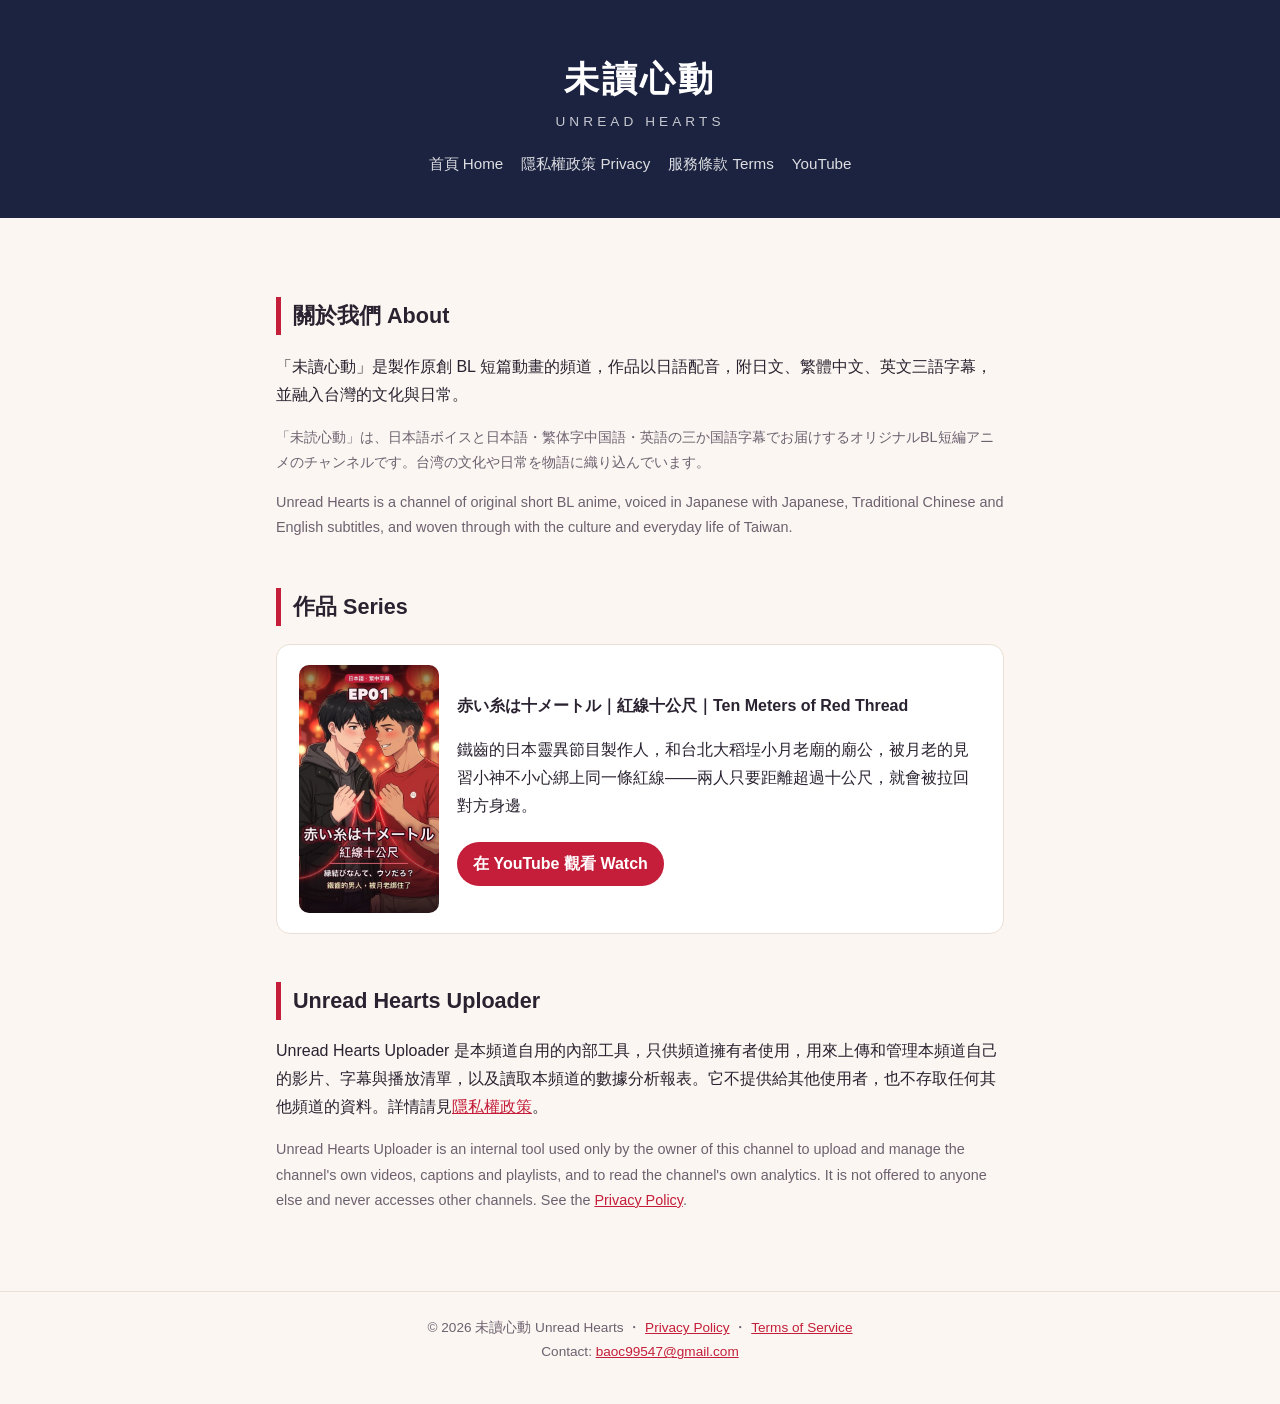
==== index.html @ 2172d9d4 "Add homepage, privacy policy and terms of service" ====
<!doctype html>
<html lang="zh-Hant">
<head>
<meta charset="utf-8">
<meta name="viewport" content="width=device-width, initial-scale=1">
<title>未讀心動 Unread Hearts</title>
<meta name="description" content="未讀心動 Unread Hearts — 原創 BL 動畫工作室｜オリジナルBLアニメスタジオ｜Original BL anime studio">
<link rel="stylesheet" href="style.css">
</head>
<body>
<header>
  <h1>未讀心動</h1>
  <div class="en">Unread Hearts</div>
  <nav>
    <a href="index.html">首頁 Home</a>
    <a href="privacy.html">隱私權政策 Privacy</a>
    <a href="terms.html">服務條款 Terms</a>
    <a href="https://www.youtube.com/@unreadhearts.studio">YouTube</a>
  </nav>
</header>
<main>
  <h2>關於我們 About</h2>
  <p>「未讀心動」是製作原創 BL 短篇動畫的頻道，作品以日語配音，附日文、繁體中文、英文三語字幕，並融入台灣的文化與日常。</p>
  <p class="lang">「未読心動」は、日本語ボイスと日本語・繁体字中国語・英語の三か国語字幕でお届けするオリジナルBL短編アニメのチャンネルです。台湾の文化や日常を物語に織り込んでいます。</p>
  <p class="lang">Unread Hearts is a channel of original short BL anime, voiced in Japanese with Japanese, Traditional Chinese and English subtitles, and woven through with the culture and everyday life of Taiwan.</p>

  <h2>作品 Series</h2>
  <div class="card series">
    <img src="cover-red-thread.jpg" alt="赤い糸は十メートル／紅線十公尺 cover">
    <div>
      <strong>赤い糸は十メートル｜紅線十公尺｜Ten Meters of Red Thread</strong>
      <p>鐵齒的日本靈異節目製作人，和台北大稻埕小月老廟的廟公，被月老的見習小神不小心綁上同一條紅線——兩人只要距離超過十公尺，就會被拉回對方身邊。</p>
      <a class="btn" href="https://www.youtube.com/@unreadhearts.studio/shorts">在 YouTube 觀看 Watch</a>
    </div>
  </div>

  <h2>Unread Hearts Uploader</h2>
  <p>Unread Hearts Uploader 是本頻道自用的內部工具，只供頻道擁有者使用，用來上傳和管理本頻道自己的影片、字幕與播放清單，以及讀取本頻道的數據分析報表。它不提供給其他使用者，也不存取任何其他頻道的資料。詳情請見<a href="privacy.html">隱私權政策</a>。</p>
  <p class="lang">Unread Hearts Uploader is an internal tool used only by the owner of this channel to upload and manage the channel's own videos, captions and playlists, and to read the channel's own analytics. It is not offered to anyone else and never accesses other channels. See the <a href="privacy.html">Privacy Policy</a>.</p>
</main>
<footer>
  © 2026 未讀心動 Unread Hearts ・ <a href="privacy.html">Privacy Policy</a> ・ <a href="terms.html">Terms of Service</a><br>
  Contact: <a href="mailto:baoc99547@gmail.com">baoc99547@gmail.com</a>
</footer>
</body>
</html>
---- style.css ----
:root {
  --bg: #fbf6f1;
  --ink: #2a2230;
  --muted: #6d6170;
  --accent: #c41e3a;
  --navy: #1c2340;
  --card: #ffffff;
  --line: #eadfd6;
}
@media (prefers-color-scheme: dark) {
  :root {
    --bg: #15131c;
    --ink: #f1e9ee;
    --muted: #b3a7b5;
    --accent: #ff5a73;
    --navy: #0e1020;
    --card: #1f1c28;
    --line: #322c3d;
  }
}
* { box-sizing: border-box; }
body {
  margin: 0;
  background: var(--bg);
  color: var(--ink);
  font-family: -apple-system, "Hiragino Sans", "PingFang TC", "Noto Sans JP", "Noto Sans TC", sans-serif;
  line-height: 1.75;
}
header {
  background: var(--navy);
  color: #fff;
  padding: 48px 16px 40px;
  text-align: center;
}
header h1 { margin: 0; font-size: 2.2rem; letter-spacing: 0.08em; }
header .en { opacity: 0.75; letter-spacing: 0.3em; font-size: 0.85rem; text-transform: uppercase; }
nav { margin-top: 18px; display: flex; gap: 18px; justify-content: center; flex-wrap: wrap; }
nav a { color: #fff; opacity: 0.85; text-decoration: none; font-size: 0.95rem; }
nav a:hover { opacity: 1; text-decoration: underline; }
main { max-width: 760px; margin: 0 auto; padding: 32px 16px 64px; }
h2 { border-left: 5px solid var(--accent); padding-left: 12px; margin-top: 2.2em; font-size: 1.35rem; }
h3 { margin-top: 1.6em; font-size: 1.1rem; }
.card {
  background: var(--card);
  border: 1px solid var(--line);
  border-radius: 14px;
  padding: 20px 22px;
  margin: 16px 0;
}
.series { display: flex; gap: 18px; align-items: center; flex-wrap: wrap; }
.series img { width: 140px; border-radius: 10px; }
.series div { flex: 1; min-width: 220px; }
.btn {
  display: inline-block;
  background: var(--accent);
  color: #fff;
  padding: 8px 16px;
  border-radius: 999px;
  text-decoration: none;
  font-weight: 600;
  margin-top: 6px;
}
a { color: var(--accent); }
.lang { color: var(--muted); font-size: 0.9rem; }
ul { padding-left: 1.3em; }
footer { text-align: center; color: var(--muted); font-size: 0.85rem; padding: 24px 16px 40px; border-top: 1px solid var(--line); }
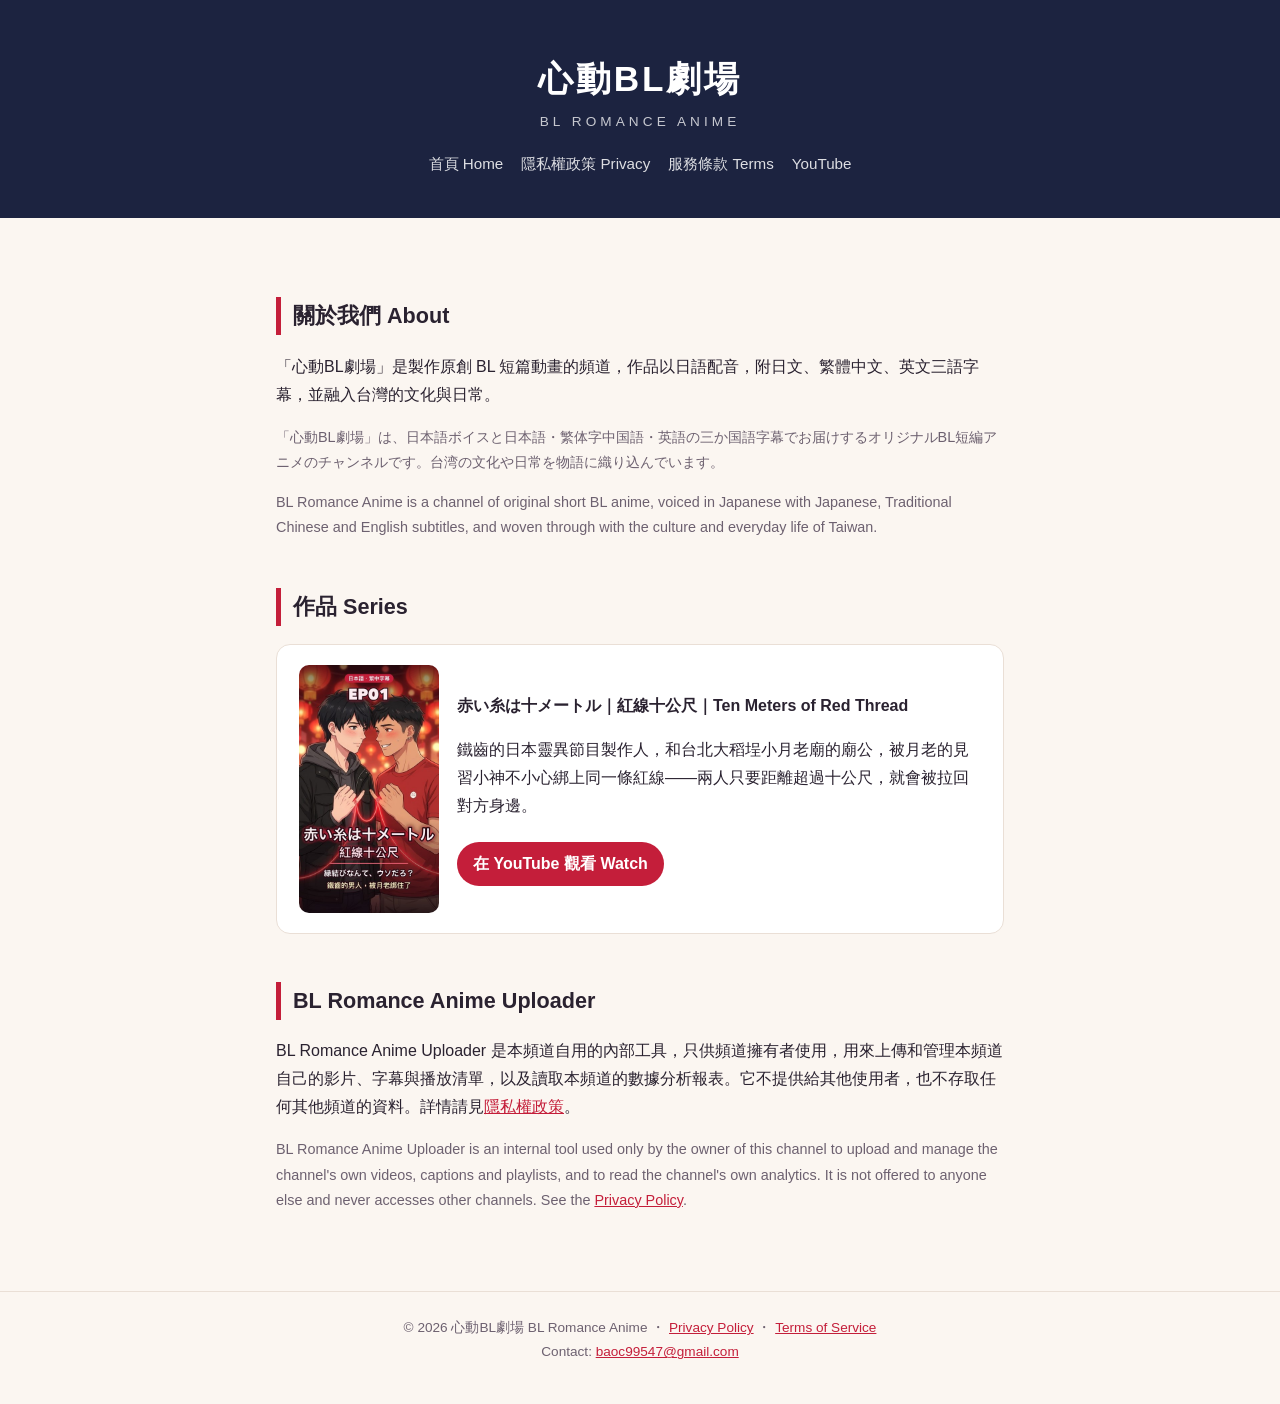
==== commit 01a55a16: "Update site title and descriptions for rebrandingRebrand official site as BL Romance Anime" ====
--- a/index.html
+++ b/index.html
@@ -3,26 +3,26 @@
 <head>
 <meta charset="utf-8">
 <meta name="viewport" content="width=device-width, initial-scale=1">
-<title>未讀心動 Unread Hearts</title>
-<meta name="description" content="未讀心動 Unread Hearts — 原創 BL 動畫工作室｜オリジナルBLアニメスタジオ｜Original BL anime studio">
+<title>心動BL劇場 BL Romance Anime</title>
+<meta name="description" content="心動BL劇場 BL Romance Anime — 原創 BL 動畫工作室｜オリジナルBLアニメスタジオ｜Original BL anime studio">
 <link rel="stylesheet" href="style.css">
 </head>
 <body>
 <header>
-  <h1>未讀心動</h1>
-  <div class="en">Unread Hearts</div>
+  <h1>心動BL劇場</h1>
+  <div class="en">BL Romance Anime</div>
   <nav>
     <a href="index.html">首頁 Home</a>
     <a href="privacy.html">隱私權政策 Privacy</a>
     <a href="terms.html">服務條款 Terms</a>
-    <a href="https://www.youtube.com/@unreadhearts.studio">YouTube</a>
+    <a href="https://www.youtube.com/@blromanceanime.studio">YouTube</a>
   </nav>
 </header>
 <main>
   <h2>關於我們 About</h2>
-  <p>「未讀心動」是製作原創 BL 短篇動畫的頻道，作品以日語配音，附日文、繁體中文、英文三語字幕，並融入台灣的文化與日常。</p>
-  <p class="lang">「未読心動」は、日本語ボイスと日本語・繁体字中国語・英語の三か国語字幕でお届けするオリジナルBL短編アニメのチャンネルです。台湾の文化や日常を物語に織り込んでいます。</p>
-  <p class="lang">Unread Hearts is a channel of original short BL anime, voiced in Japanese with Japanese, Traditional Chinese and English subtitles, and woven through with the culture and everyday life of Taiwan.</p>
+  <p>「心動BL劇場」是製作原創 BL 短篇動畫的頻道，作品以日語配音，附日文、繁體中文、英文三語字幕，並融入台灣的文化與日常。</p>
+  <p class="lang">「心動BL劇場」は、日本語ボイスと日本語・繁体字中国語・英語の三か国語字幕でお届けするオリジナルBL短編アニメのチャンネルです。台湾の文化や日常を物語に織り込んでいます。</p>
+  <p class="lang">BL Romance Anime is a channel of original short BL anime, voiced in Japanese with Japanese, Traditional Chinese and English subtitles, and woven through with the culture and everyday life of Taiwan.</p>
 
   <h2>作品 Series</h2>
   <div class="card series">
@@ -30,16 +30,16 @@
     <div>
       <strong>赤い糸は十メートル｜紅線十公尺｜Ten Meters of Red Thread</strong>
       <p>鐵齒的日本靈異節目製作人，和台北大稻埕小月老廟的廟公，被月老的見習小神不小心綁上同一條紅線——兩人只要距離超過十公尺，就會被拉回對方身邊。</p>
-      <a class="btn" href="https://www.youtube.com/@unreadhearts.studio/shorts">在 YouTube 觀看 Watch</a>
+      <a class="btn" href="https://www.youtube.com/@blromanceanime.studio/shorts">在 YouTube 觀看 Watch</a>
     </div>
   </div>
 
-  <h2>Unread Hearts Uploader</h2>
-  <p>Unread Hearts Uploader 是本頻道自用的內部工具，只供頻道擁有者使用，用來上傳和管理本頻道自己的影片、字幕與播放清單，以及讀取本頻道的數據分析報表。它不提供給其他使用者，也不存取任何其他頻道的資料。詳情請見<a href="privacy.html">隱私權政策</a>。</p>
-  <p class="lang">Unread Hearts Uploader is an internal tool used only by the owner of this channel to upload and manage the channel's own videos, captions and playlists, and to read the channel's own analytics. It is not offered to anyone else and never accesses other channels. See the <a href="privacy.html">Privacy Policy</a>.</p>
+  <h2>BL Romance Anime Uploader</h2>
+  <p>BL Romance Anime Uploader 是本頻道自用的內部工具，只供頻道擁有者使用，用來上傳和管理本頻道自己的影片、字幕與播放清單，以及讀取本頻道的數據分析報表。它不提供給其他使用者，也不存取任何其他頻道的資料。詳情請見<a href="privacy.html">隱私權政策</a>。</p>
+  <p class="lang">BL Romance Anime Uploader is an internal tool used only by the owner of this channel to upload and manage the channel's own videos, captions and playlists, and to read the channel's own analytics. It is not offered to anyone else and never accesses other channels. See the <a href="privacy.html">Privacy Policy</a>.</p>
 </main>
 <footer>
-  © 2026 未讀心動 Unread Hearts ・ <a href="privacy.html">Privacy Policy</a> ・ <a href="terms.html">Terms of Service</a><br>
+  © 2026 心動BL劇場 BL Romance Anime ・ <a href="privacy.html">Privacy Policy</a> ・ <a href="terms.html">Terms of Service</a><br>
   Contact: <a href="mailto:baoc99547@gmail.com">baoc99547@gmail.com</a>
 </footer>
 </body>
